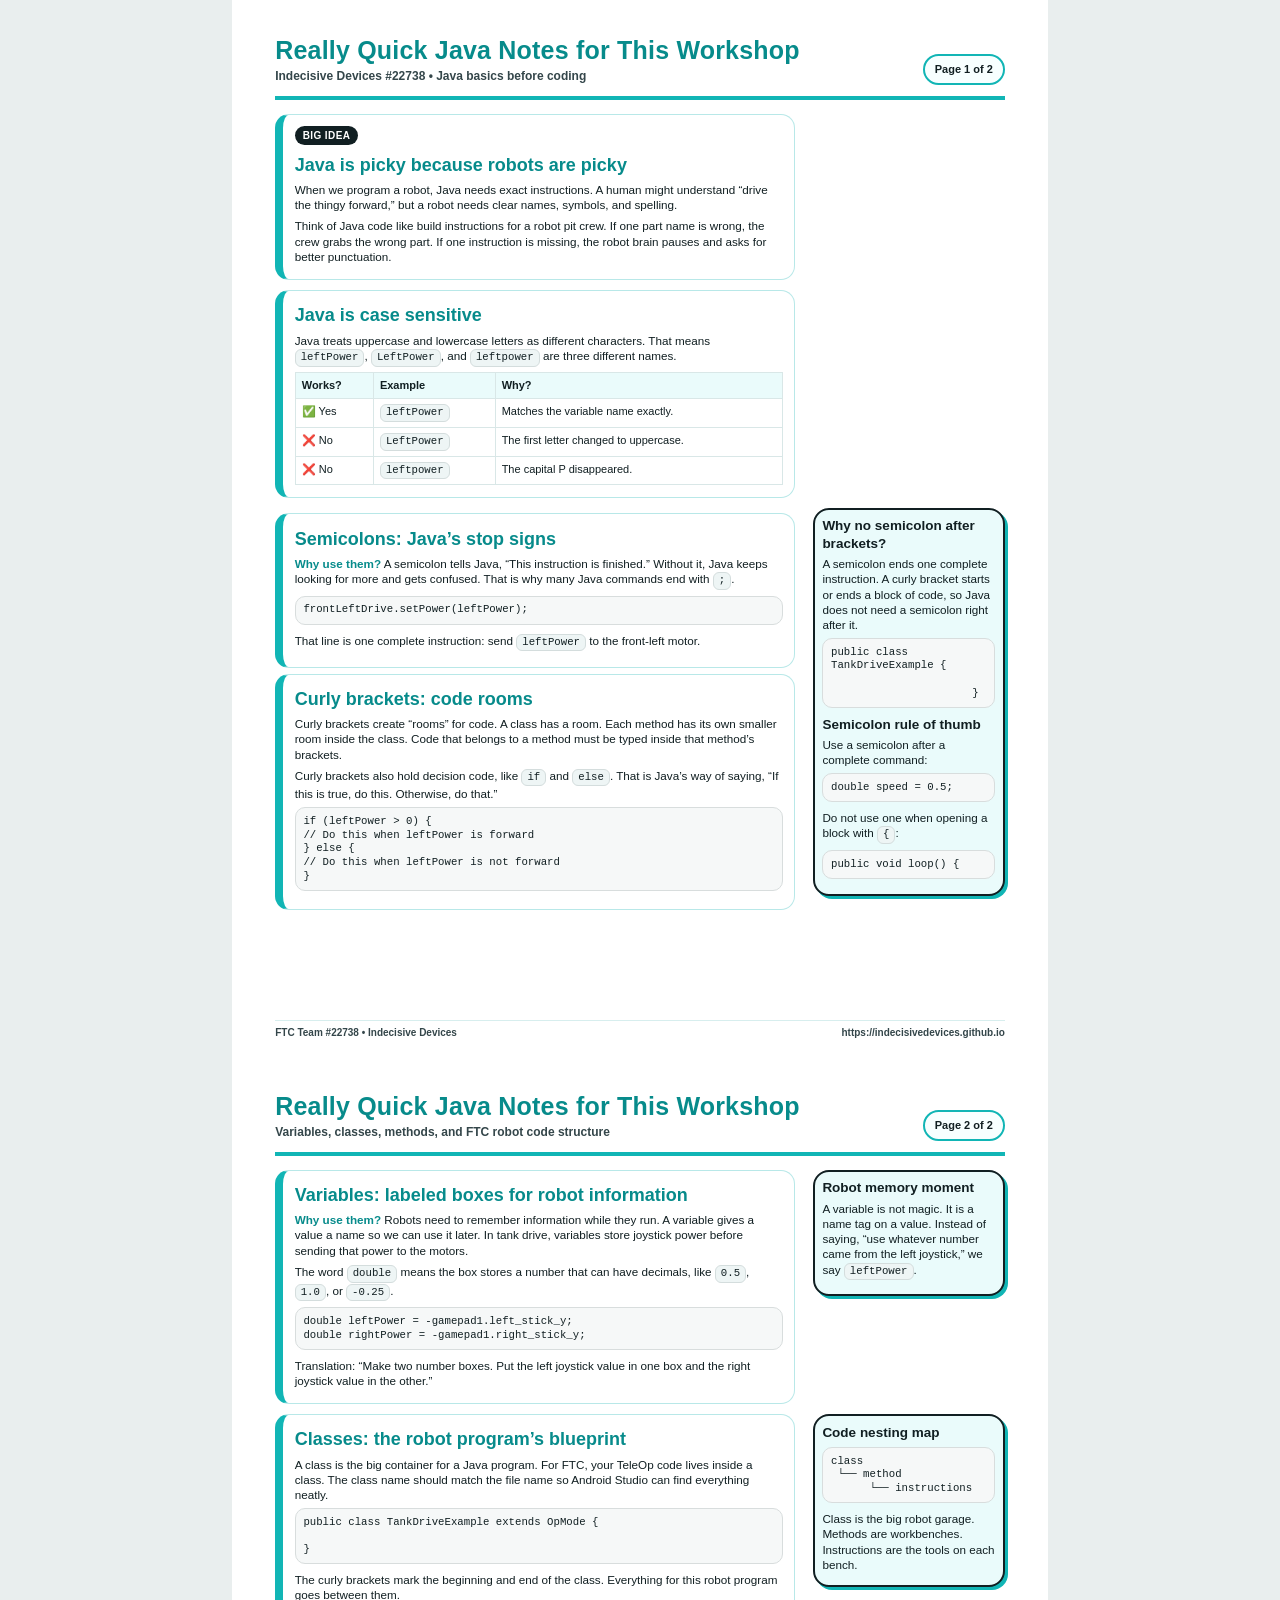
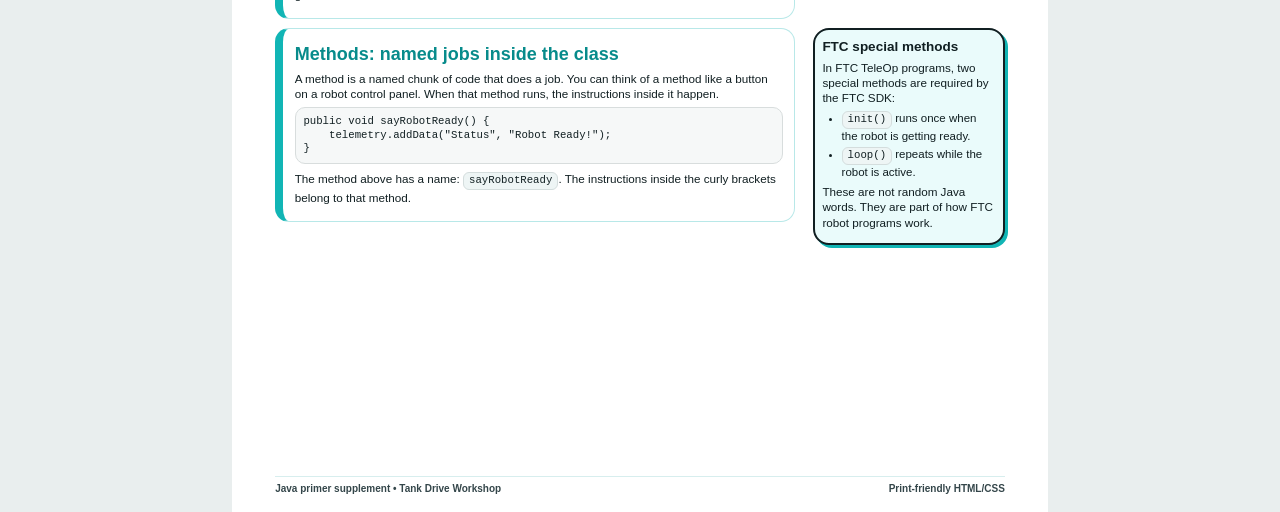
==== TeamCode/FTC-Workshop/java_primer.html @ 5272e824 "tank drive coding walkthrough java primer" ====
<!DOCTYPE html>
<html lang="en">
<head>
  <meta charset="UTF-8" />
  <meta name="viewport" content="width=device-width, initial-scale=1.0" />
  <title>Quick Java Notes for This FTC Workshop</title>
  <style>
    :root {
      --teal: #11b5b5;
      --teal-dark: #078b8b;
      --ink: #111f22;
      --soft-ink: #34464a;
      --paper: #ffffff;
      --panel: #eafbfb;
      --line: #b8e8e8;
      --code-bg: #f6f8f8;
      --red: #c94c59;
      --gold: #d9b64f;
    }

    * { box-sizing: border-box; }

    body {
      margin: 0;
      background: #e9eeee;
      color: var(--ink);
      font-family: Arial, Helvetica, sans-serif;
      line-height: 1.3;
    }

    .handout {
      width: 8.5in;
      margin: 0 auto;
      background: var(--paper);
    }

    .page {
      width: 8.5in;
      min-height: 11in;
      padding: 0.35in 0.45in 0.36in;
      background: var(--paper);
      page-break-after: always;
      position: relative;
      overflow: hidden;
    }

    .page:last-child { page-break-after: auto; }

    header {
      border-bottom: 4px solid var(--teal);
      padding-bottom: 0.12in;
      margin-bottom: 0.14in;
      display: grid;
      grid-template-columns: 1fr auto;
      gap: 0.18in;
      align-items: end;
    }

    h1 {
      margin: 0;
      color: var(--teal-dark);
      font-size: 25px;
      letter-spacing: 0.2px;
    }

    .subtitle {
      margin-top: 3px;
      color: var(--soft-ink);
      font-size: 12px;
      font-weight: 700;
    }

    .badge {
      border: 2px solid var(--teal);
      color: var(--ink);
      border-radius: 999px;
      padding: 6px 10px;
      font-size: 11px;
      font-weight: 800;
      white-space: nowrap;
      background: #f7ffff;
    }

    h2 {
      margin: 0.04in 0 0.05in;
      color: var(--teal-dark);
      font-size: 18px;
    }

    h3 {
      margin: 0 0 0.04in;
      font-size: 13.5px;
      color: var(--ink);
    }

    p {
      margin: 0 0 0.06in;
      font-size: 11.7px;
    }

    .pair {
      display: grid;
      grid-template-columns: 1.95fr 0.72fr;
      gap: 0.18in;
      align-items: start;
      margin-bottom: 0.10in;
    }

    .right-stack {
      display: flex;
      flex-direction: column;
      gap: 0.10in;
    }

    .empty-note { min-height: 1px; }

    .card {
      border: 1.5px solid var(--line);
      border-left: 8px solid var(--teal);
      border-radius: 14px;
      padding: 0.1in 0.12in;
      background: #ffffff;
    }

    .card.yellow {
      border-left-color: var(--gold);
      background: #fffdf2;
    }

    .card.red {
      border-left-color: var(--red);
      background: #fff8f9;
    }

    .side-note {
      border: 2px solid var(--ink);
      border-radius: 16px;
      padding: 0.08in;
      background: var(--panel);
      box-shadow: 3px 3px 0 var(--teal);
      font-size: 10.6px;
    }

    .tiny-label {
      display: inline-block;
      background: var(--ink);
      color: white;
      border-radius: 999px;
      padding: 3px 8px;
      font-size: 10px;
      font-weight: 800;
      letter-spacing: 0.4px;
      text-transform: uppercase;
      margin-bottom: 5px;
    }

    .code {
      background: var(--code-bg);
      border: 1px solid #d8dddd;
      border-radius: 10px;
      padding: 0.07in 0.08in;
      margin: 0.06in 0 0.08in;
      font-family: "Courier New", Courier, monospace;
      font-size: 10.7px;
      line-height: 1.28;
      white-space: pre-wrap;
    }

    .code .bad {
      color: var(--red);
      font-weight: 800;
    }

    .code .good {
      color: var(--teal-dark);
      font-weight: 800;
    }

    .why {
      font-weight: 800;
      color: var(--teal-dark);
    }

    ul {
      margin: 0.04in 0 0.05in 0.20in;
      padding: 0;
      font-size: 11.5px;
    }

    li { margin-bottom: 0.03in; }

    .footer {
      position: absolute;
      left: 0.45in;
      right: 0.45in;
      bottom: 0.18in;
      display: flex;
      justify-content: space-between;
      border-top: 1px solid #d7eeee;
      padding-top: 0.05in;
      font-size: 10px;
      color: var(--soft-ink);
      font-weight: 700;
    }

    .mini-table {
      width: 100%;
      border-collapse: collapse;
      font-size: 11px;
      margin: 0.06in 0 0.02in;
    }

    .mini-table th,
    .mini-table td {
      border: 1px solid #d9e7e7;
      padding: 5px 6px;
      vertical-align: top;
    }

    .mini-table th {
      background: #eafbfb;
      text-align: left;
      color: var(--ink);
    }

    .pill {
      display: inline-block;
      font-family: "Courier New", Courier, monospace;
      background: #eef5f5;
      border: 1px solid #d4dddd;
      border-radius: 6px;
      padding: 1px 5px;
      font-size: 10.7px;
    }

    @media print {
      body { background: white; }
      .handout { width: auto; }
      .page { margin: 0; box-shadow: none; }
    }
  </style>
</head>
<body>
  <main class="handout">
    <section class="page">
      <header>
        <div>
          <h1>Really Quick Java Notes for This Workshop</h1>
          <div class="subtitle">Indecisive Devices #22738 • Java basics before coding</div>
        </div>
        <div class="badge">Page 1 of 2</div>
      </header>

      <div class="pair">
        <div class="card">
          <span class="tiny-label">Big Idea</span>
          <h2>Java is picky because robots are picky</h2>
          <p>When we program a robot, Java needs exact instructions. A human might understand “drive the thingy forward,” but a robot needs clear names, symbols, and spelling.</p>
          <p>Think of Java code like build instructions for a robot pit crew. If one part name is wrong, the crew grabs the wrong part. If one instruction is missing, the robot brain pauses and asks for better punctuation.</p>
        </div>
        <div class="empty-note"></div>
      </div>

      <div class="pair">
        <div class="card">
          <h2>Java is case sensitive</h2>
          <p>Java treats uppercase and lowercase letters as different characters. That means <span class="pill">leftPower</span>, <span class="pill">LeftPower</span>, and <span class="pill">leftpower</span> are three different names.</p>
          <table class="mini-table">
            <thead>
              <tr>
                <th>Works?</th>
                <th>Example</th>
                <th>Why?</th>
              </tr>
            </thead>
            <tbody>
              <tr>
                <td>✅ Yes</td>
                <td><span class="pill">leftPower</span></td>
                <td>Matches the variable name exactly.</td>
              </tr>
              <tr>
                <td>❌ No</td>
                <td><span class="pill">LeftPower</span></td>
                <td>The first letter changed to uppercase.</td>
              </tr>
              <tr>
                <td>❌ No</td>
                <td><span class="pill">leftpower</span></td>
                <td>The capital P disappeared.</td>
              </tr>
            </tbody>
          </table>
        </div>
        <div class="empty-note"></div>
      </div>

      <div class="pair">
        <div>
            <p>
                <div class="card">
                    <h2>Semicolons: Java’s stop signs</h2>
                    <p><span class="why">Why use them?</span> A semicolon tells Java, “This instruction is finished.” Without it, Java keeps looking for more and gets confused. That is why many Java commands end with <span class="pill">;</span>.</p>
                    <div class="code">frontLeftDrive.setPower(leftPower);</div>
                    <p>That line is one complete instruction: send <span class="pill">leftPower</span> to the front-left motor.</p>
                </div>
            </p>
            <p>
                <div class="card">
                    <h2>Curly brackets: code rooms</h2>
                    <p>Curly brackets create “rooms” for code. A class has a room. Each method has its own smaller room inside the class. Code that belongs to a method must be typed inside that method’s brackets.</p>
                    <p>Curly brackets also hold decision code, like <span class="pill">if</span> and <span class="pill">else</span>. That is Java’s way of saying, “If this is true, do this. Otherwise, do that.”</p>
                    <div class="code">if (leftPower &gt; 0) {
// Do this when leftPower is forward
} else {
// Do this when leftPower is not forward
}</div>
                </div>
            </p>
        </div>
          <div class="right-stack">
              <aside class="side-note">
                  <h3>Why no semicolon after brackets?</h3>
                  <p>A semicolon ends one complete instruction. A curly bracket starts or ends a block of code, so Java does not need a semicolon right after it.</p>
                  <div class="code">public class TankDriveExample {

                      }</div>
                  <h3>Semicolon rule of thumb</h3>
                  <p>Use a semicolon after a complete command:</p>
                  <div class="code">double speed = 0.5;</div>
                  <p>Do not use one when opening a block with <span class="pill">{</span>:</p>
                  <div class="code">public void loop() {</div>
              </aside>
          </div>
      </div>

      <div class="footer">
        <span>FTC Team #22738 • Indecisive Devices</span>
        <span>https://indecisivedevices.github.io</span>
      </div>
    </section>

    <section class="page">
      <header>
        <div>
          <h1>Really Quick Java Notes for This Workshop</h1>
          <div class="subtitle">Variables, classes, methods, and FTC robot code structure</div>
        </div>
        <div class="badge">Page 2 of 2</div>
      </header>

      <div class="pair">
        <div class="card">
          <h2>Variables: labeled boxes for robot information</h2>
          <p><span class="why">Why use them?</span> Robots need to remember information while they run. A variable gives a value a name so we can use it later. In tank drive, variables store joystick power before sending that power to the motors.</p>
          <p>The word <span class="pill">double</span> means the box stores a number that can have decimals, like <span class="pill">0.5</span>, <span class="pill">1.0</span>, or <span class="pill">-0.25</span>.</p>
          <div class="code">double leftPower = -gamepad1.left_stick_y;
double rightPower = -gamepad1.right_stick_y;</div>
          <p>Translation: “Make two number boxes. Put the left joystick value in one box and the right joystick value in the other.”</p>
        </div>
        <aside class="side-note">
          <h3>Robot memory moment</h3>
          <p>A variable is not magic. It is a name tag on a value. Instead of saying, “use whatever number came from the left joystick,” we say <span class="pill">leftPower</span>.</p>
        </aside>
      </div>

      <div class="pair">
        <div class="card">
          <h2>Classes: the robot program’s blueprint</h2>
          <p>A class is the big container for a Java program. For FTC, your TeleOp code lives inside a class. The class name should match the file name so Android Studio can find everything neatly.</p>
          <div class="code">public class TankDriveExample extends OpMode {

}</div>
          <p>The curly brackets mark the beginning and end of the class. Everything for this robot program goes between them.</p>
        </div>
        <aside class="side-note">
          <h3>Code nesting map</h3>
          <div class="code">class
 └── method
      └── instructions</div>
          <p>Class is the big robot garage. Methods are workbenches. Instructions are the tools on each bench.</p>
        </aside>
      </div>

      <div class="pair">
        <div class="card">
          <h2>Methods: named jobs inside the class</h2>
          <p>A method is a named chunk of code that does a job. You can think of a method like a button on a robot control panel. When that method runs, the instructions inside it happen.</p>
          <div class="code">public void sayRobotReady() {
    telemetry.addData("Status", "Robot Ready!");
}</div>
          <p>The method above has a name: <span class="pill">sayRobotReady</span>. The instructions inside the curly brackets belong to that method.</p>
        </div>
        <aside class="side-note">
          <h3>FTC special methods</h3>
          <p>In FTC TeleOp programs, two special methods are required by the FTC SDK:</p>
          <ul>
            <li><span class="pill">init()</span> runs once when the robot is getting ready.</li>
            <li><span class="pill">loop()</span> repeats while the robot is active.</li>
          </ul>
          <p>These are not random Java words. They are part of how FTC robot programs work.</p>
        </aside>
      </div>

      <div class="footer">
        <span>Java primer supplement • Tank Drive Workshop</span>
        <span>Print-friendly HTML/CSS</span>
      </div>
    </section>
  </main>
</body>
</html>
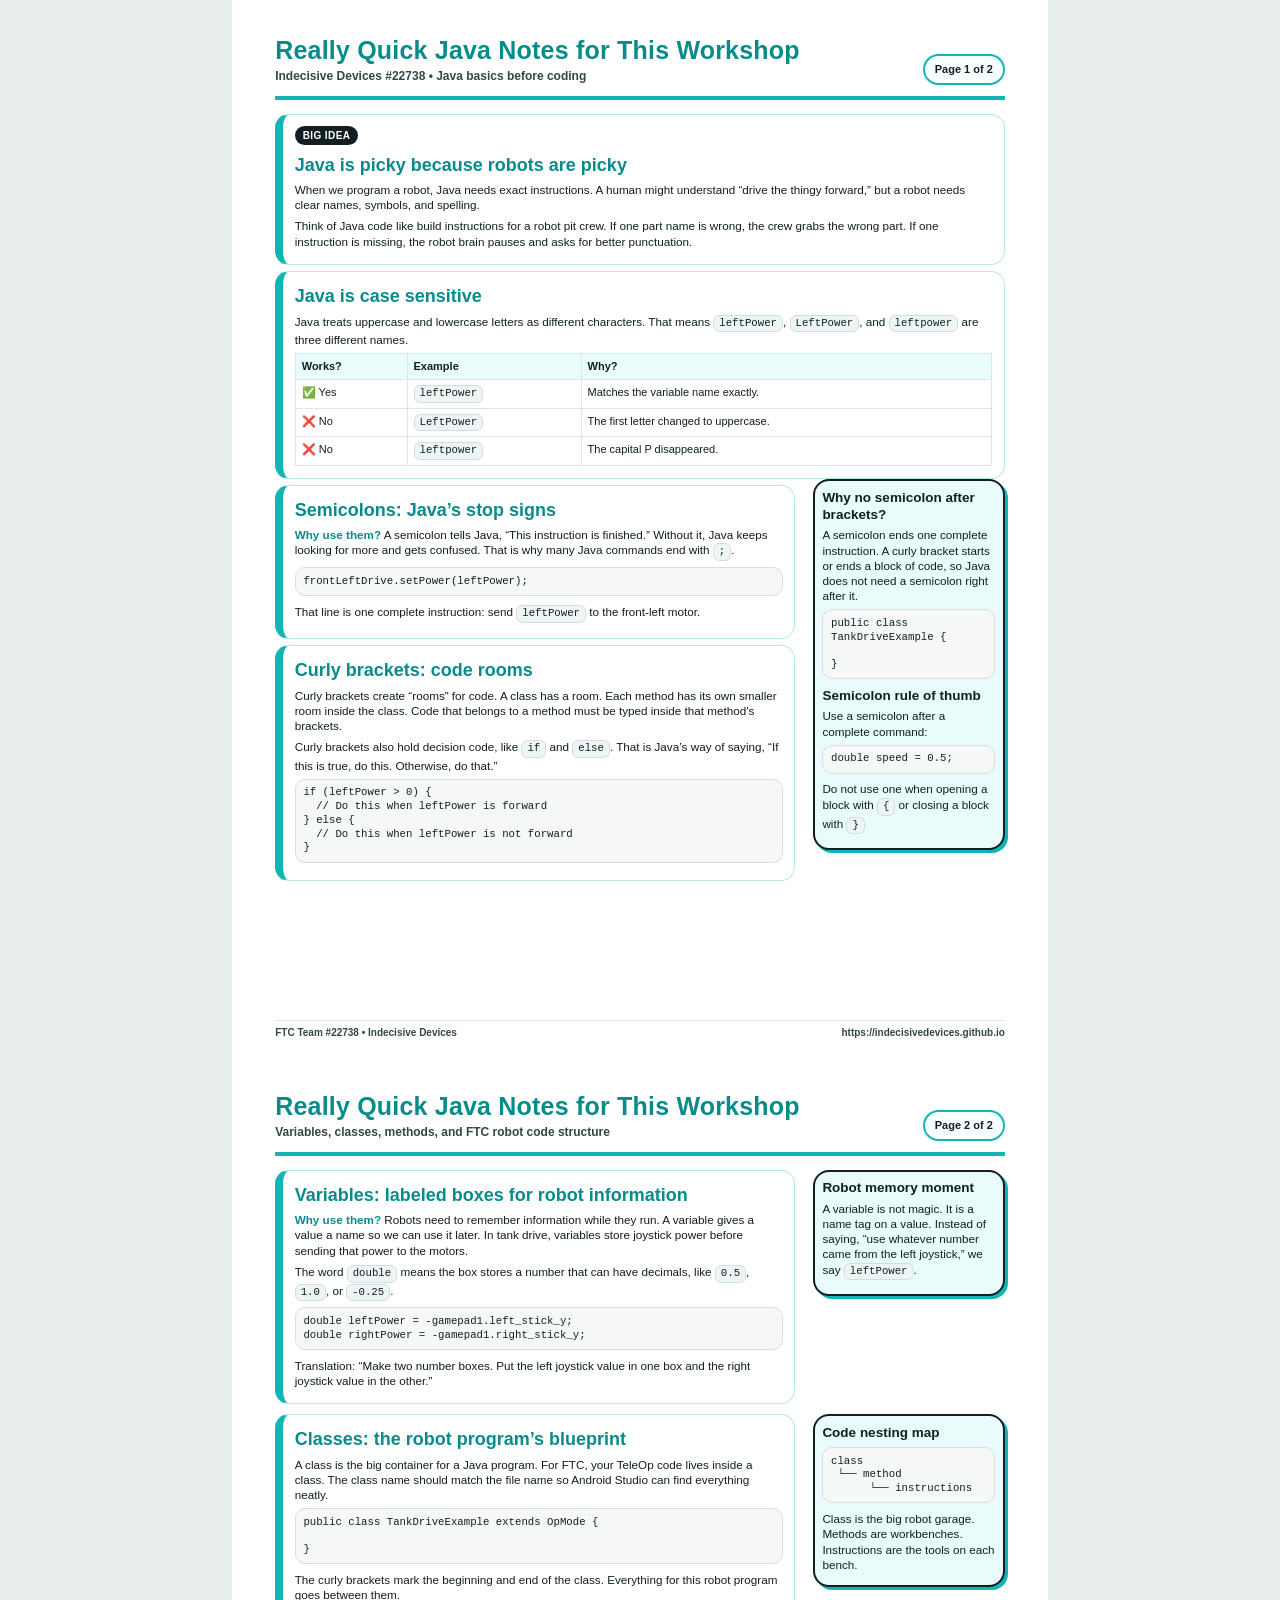
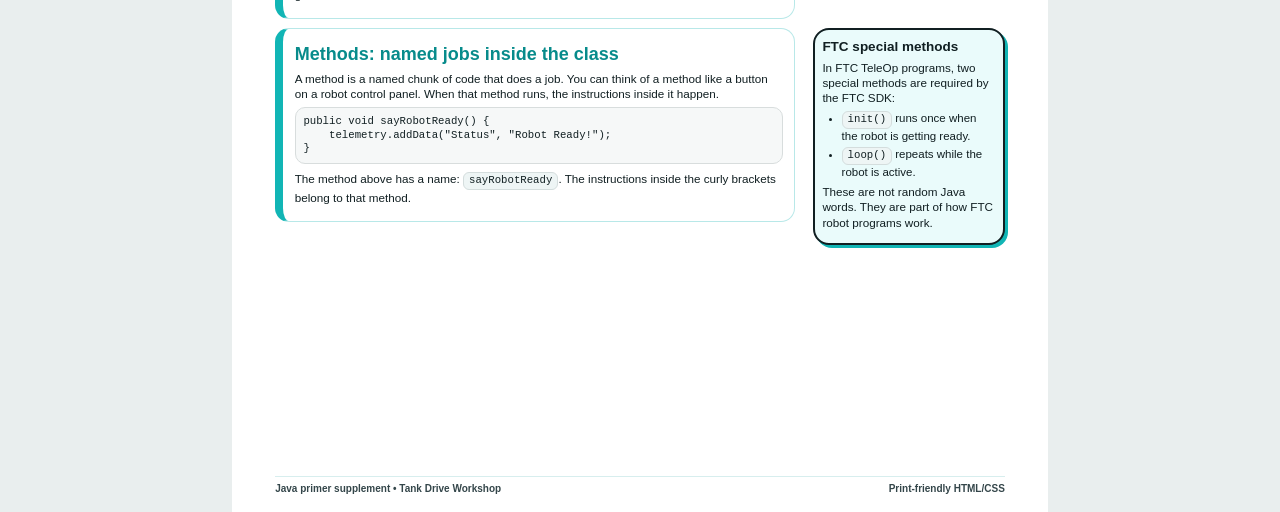
==== commit 49d2f395: "Refactor Java primer HTML for clarity and structure" ====
--- a/TeamCode/FTC-Workshop/java_primer.html
+++ b/TeamCode/FTC-Workshop/java_primer.html
@@ -250,51 +250,44 @@
         </div>
         <div class="badge">Page 1 of 2</div>
       </header>
-
-      <div class="pair">
+      <p>
         <div class="card">
           <span class="tiny-label">Big Idea</span>
           <h2>Java is picky because robots are picky</h2>
           <p>When we program a robot, Java needs exact instructions. A human might understand “drive the thingy forward,” but a robot needs clear names, symbols, and spelling.</p>
           <p>Think of Java code like build instructions for a robot pit crew. If one part name is wrong, the crew grabs the wrong part. If one instruction is missing, the robot brain pauses and asks for better punctuation.</p>
         </div>
-        <div class="empty-note"></div>
-      </div>
-
-      <div class="pair">
-        <div class="card">
-          <h2>Java is case sensitive</h2>
-          <p>Java treats uppercase and lowercase letters as different characters. That means <span class="pill">leftPower</span>, <span class="pill">LeftPower</span>, and <span class="pill">leftpower</span> are three different names.</p>
-          <table class="mini-table">
-            <thead>
-              <tr>
-                <th>Works?</th>
-                <th>Example</th>
-                <th>Why?</th>
-              </tr>
-            </thead>
-            <tbody>
-              <tr>
-                <td>✅ Yes</td>
-                <td><span class="pill">leftPower</span></td>
-                <td>Matches the variable name exactly.</td>
-              </tr>
-              <tr>
-                <td>❌ No</td>
-                <td><span class="pill">LeftPower</span></td>
-                <td>The first letter changed to uppercase.</td>
-              </tr>
-              <tr>
-                <td>❌ No</td>
-                <td><span class="pill">leftpower</span></td>
-                <td>The capital P disappeared.</td>
-              </tr>
-            </tbody>
-          </table>
-        </div>
-        <div class="empty-note"></div>
-      </div>
-
+      </p>
+      <div class="card">
+        <h2>Java is case sensitive</h2>
+        <p>Java treats uppercase and lowercase letters as different characters. That means <span class="pill">leftPower</span>, <span class="pill">LeftPower</span>, and <span class="pill">leftpower</span> are three different names.</p>
+        <table class="mini-table">
+          <thead>
+            <tr>
+              <th>Works?</th>
+              <th>Example</th>
+              <th>Why?</th>
+            </tr>
+          </thead>
+          <tbody>
+            <tr>
+              <td>✅ Yes</td>
+              <td><span class="pill">leftPower</span></td>
+              <td>Matches the variable name exactly.</td>
+            </tr>
+            <tr>
+              <td>❌ No</td>
+              <td><span class="pill">LeftPower</span></td>
+              <td>The first letter changed to uppercase.</td>
+            </tr>
+            <tr>
+              <td>❌ No</td>
+              <td><span class="pill">leftpower</span></td>
+              <td>The capital P disappeared.</td>
+            </tr>
+          </tbody>
+        </table>
+      </div>
       <div class="pair">
         <div>
             <p>
@@ -311,9 +304,9 @@
                     <p>Curly brackets create “rooms” for code. A class has a room. Each method has its own smaller room inside the class. Code that belongs to a method must be typed inside that method’s brackets.</p>
                     <p>Curly brackets also hold decision code, like <span class="pill">if</span> and <span class="pill">else</span>. That is Java’s way of saying, “If this is true, do this. Otherwise, do that.”</p>
                     <div class="code">if (leftPower &gt; 0) {
-// Do this when leftPower is forward
+  // Do this when leftPower is forward
 } else {
-// Do this when leftPower is not forward
+  // Do this when leftPower is not forward
 }</div>
                 </div>
             </p>
@@ -324,12 +317,11 @@
                   <p>A semicolon ends one complete instruction. A curly bracket starts or ends a block of code, so Java does not need a semicolon right after it.</p>
                   <div class="code">public class TankDriveExample {
 
-                      }</div>
+}</div>
                   <h3>Semicolon rule of thumb</h3>
                   <p>Use a semicolon after a complete command:</p>
                   <div class="code">double speed = 0.5;</div>
-                  <p>Do not use one when opening a block with <span class="pill">{</span>:</p>
-                  <div class="code">public void loop() {</div>
+                  <p>Do not use one when opening a block with <span class="pill">{</span> or closing a block with <span class="pill">}</span></p>
               </aside>
           </div>
       </div>
